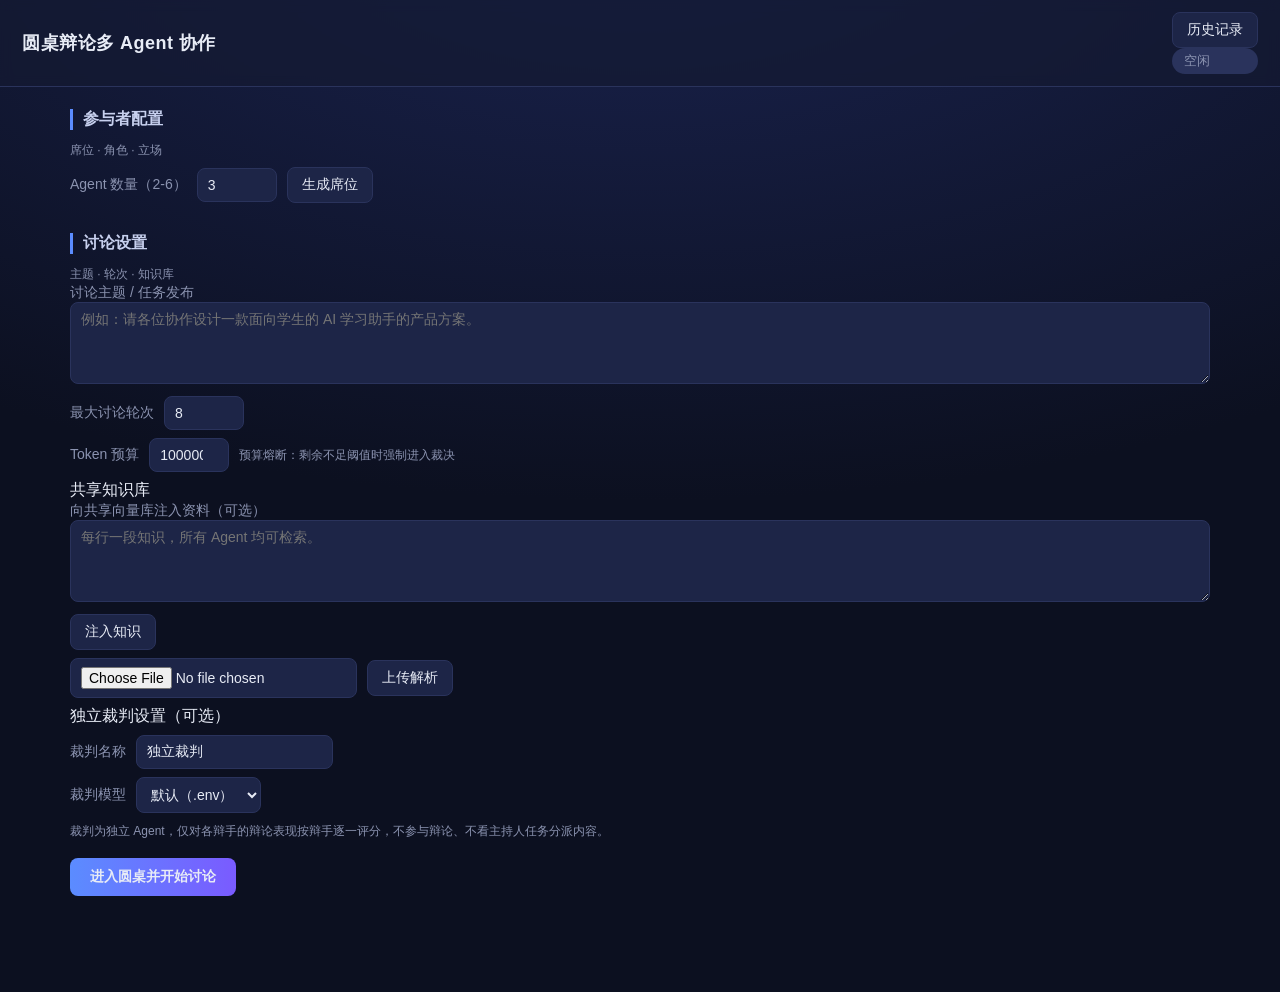
==== app/static/index.html @ a6ba064d "feat: 独立裁判 agent、MiMo/Qwen provider 预设与日志修复 - orchestrator: 实现独立 Judge agent，仅依据协作辩手发言按   logic/evid" ====
<!DOCTYPE html>
<html lang="zh-CN">
<head>
  <meta charset="UTF-8" />
  <meta name="viewport" content="width=device-width, initial-scale=1.0" />
  <title>圆桌辩论 · 多 Agent 协作</title>
  <link rel="stylesheet" href="/static/style.css" />
</head>
<body>
  <header class="topbar">
    <div class="logo">圆桌辩论<span class="logo-sub">多 Agent 协作</span></div>
    <div class="topbar-right">
      <button id="btn-history" class="ghost-btn">历史记录</button>
      <div id="status-pill" class="pill idle">空闲</div>
    </div>
  </header>

  <!-- ============ 配置界面 ============ -->
  <main id="setup" class="panel setup">
    <section class="config-box">
      <div class="config-head">
        <h2>参与者配置</h2>
        <span class="hint">席位 · 角色 · 立场</span>
      </div>
      <div class="row">
        <label>Agent 数量（2-6）</label>
        <input type="number" id="agent-count" min="2" max="6" value="3" />
        <button id="btn-gen-agents">生成席位</button>
        <span class="hint" id="backend-hint"></span>
      </div>
      <div id="agent-cards" class="agent-cards"></div>
    </section>

    <aside class="config-box">
      <div class="config-head">
        <h2>讨论设置</h2>
        <span class="hint">主题 · 轮次 · 知识库</span>
      </div>
      <div class="field">
        <label>讨论主题 / 任务发布</label>
        <textarea id="topic" rows="4" placeholder="例如：请各位协作设计一款面向学生的 AI 学习助手的产品方案。"></textarea>
      </div>
      <div class="row">
        <label>最大讨论轮次</label>
        <input type="number" id="max-rounds" min="1" max="30" value="8" />
      </div>
      <div class="row">
        <label>Token 预算</label>
        <input type="number" id="budget" min="1000" step="1000" value="100000" />
        <span class="hint">预算熔断：剩余不足阈值时强制进入裁决</span>
      </div>

      <div class="config-sub">
        <div class="config-sub-title">共享知识库</div>
        <div class="field">
          <label>向共享向量库注入资料（可选）</label>
          <textarea id="kb-text" rows="4" placeholder="每行一段知识，所有 Agent 均可检索。"></textarea>
          <div class="row">
            <button id="btn-ingest">注入知识</button>
            <span class="hint" id="ingest-hint"></span>
          </div>
          <div class="row">
            <input type="file" id="kb-file" accept=".txt,.md,.csv,.log,.docx,.xlsx,.pdf,.png,.jpg,.jpeg,.bmp,.webp" />
            <button id="btn-upload">上传解析</button>
            <span class="hint" id="upload-hint"></span>
          </div>
        </div>
      </div>

      <div class="config-sub">
        <div class="config-sub-title">独立裁判设置（可选）</div>
        <div class="row">
          <label>裁判名称</label>
          <input id="judge-name" value="独立裁判" />
        </div>
        <div class="row">
          <label>裁判模型</label>
          <select id="judge-provider">
            <option value="default">默认（.env）</option>
            <option value="qwen">Qwen</option>
            <option value="deepseek">DeepSeek</option>
            <option value="mimo">MiMo</option>
            <option value="custom">自定义</option>
          </select>
        </div>
        <div id="judge-custom" class="custom-fields hidden">
          <div class="field"><label>Base URL</label><input id="judge-base-url" placeholder="https://..."></div>
          <div class="field"><label>API Key</label><input id="judge-api-key" type="password" placeholder="sk-..."></div>
          <div class="field"><label>Model ID</label><input id="judge-model-id" placeholder="model-name"></div>
        </div>
        <span class="hint">裁判为独立 Agent，仅对各辩手的辩论表现按辩手逐一评分，不参与辩论、不看主持人任务分派内容。</span>
      </div>

      <div class="actions">
        <button id="btn-start" class="primary">进入圆桌并开始讨论</button>
      </div>
      <div id="setup-error" class="error"></div>
    </aside>
  </main>

  <!-- ============ 讨论界面 ============ -->
  <main id="discussion" class="panel discussion hidden">
    <div class="stage">
      <div class="table-wrap">
        <div id="round-table" class="round-table">
          <div id="table-center" class="table-center">
            <div id="center-topic" class="center-topic">圆桌讨论</div>
            <div id="center-round" class="center-round">第 0 / 0 轮</div>
            <div id="center-progress" class="center-progress"></div>
          </div>
        </div>
      </div>

      <div class="side">
        <div class="controls">
          <button id="btn-pause">暂停</button>
          <button id="btn-resume" class="hidden">继续</button>
          <button id="btn-end">结束</button>
          <button id="btn-back" class="ghost-btn">返回配置</button>
        </div>
        <div class="ctx-box">
          <div class="box-title">运行状态</div>
          <div id="run-status" class="ctx-list"><div class="muted">未开始</div></div>
        </div>
        <div class="ctx-box">
          <div class="box-title">任务接收方变量</div>
          <div id="ctx-list" class="ctx-list"><div class="muted">暂无</div></div>
        </div>
        <div class="ctx-box">
          <div class="box-title">任务进度</div>
          <div id="task-list" class="task-list"><div class="muted">暂无任务</div></div>
        </div>
      </div>
    </div>

    <div class="transcript-box">
      <div class="box-title">讨论记录</div>
      <div id="transcript" class="transcript"></div>
    </div>

    <div id="done-bar" class="done-bar hidden">
      <span id="done-msg"></span>
      <button id="btn-export">预览 Markdown</button>
      <button id="btn-download" class="primary">一键导出 Markdown</button>
    </div>
  </main>

  <!-- ============ 历史讨论弹窗 ============ -->
  <div id="history-modal" class="modal hidden">
    <div class="modal-content history-modal">
      <div class="modal-head">
        <span>历史讨论</span>
        <button id="btn-history-close">✕</button>
      </div>
      <div class="history-layout">
        <div class="history-side">
          <input id="history-search" type="search" placeholder="搜索题目关键词…" />
          <div id="history-list" class="history-list">
            <div class="muted pad">加载中…</div>
          </div>
        </div>
        <div class="history-view">
          <div class="history-view-head">
            <span id="history-view-title" class="history-title">选择左侧记录查看</span>
            <button id="btn-history-download" class="ghost-btn">导出 Markdown</button>
          </div>
          <div id="history-md" class="md-preview"><div class="muted pad">暂无内容</div></div>
        </div>
      </div>
    </div>
  </div>

  <!-- ============ Markdown 预览弹窗 ============ -->
  <div id="md-modal" class="modal hidden">
    <div class="modal-content">
      <div class="modal-head">
        <span>讨论结果（Markdown）</span>
        <button id="btn-md-close">✕</button>
      </div>
      <div id="md-text" class="md-preview"></div>
    </div>
  </div>

  <script src="/static/vendor/marked.min.js"></script>
  <script src="/static/app.js"></script>
</body>
</html>
---- static/style.css ----
:root {
  --bg: #0c1020;
  --panel: #151b33;
  --panel2: #1d2547;
  --accent: #5b8cff;
  --accent2: #ff7eb6;
  --ok: #46d39a;
  --warn: #ffcf5b;
  --text: #e8ecf6;
  --muted: #8b93b0;
  --border: #2a335c;
}

* { box-sizing: border-box; }

body {
  margin: 0;
  font-family: "Segoe UI", "PingFang SC", "Microsoft YaHei", sans-serif;
  background: radial-gradient(1200px 600px at 50% -10%, #1a2350, var(--bg));
  color: var(--text);
  min-height: 100vh;
}

.topbar {
  display: flex; align-items: center; justify-content: space-between;
  padding: 12px 22px; border-bottom: 1px solid var(--border);
  background: rgba(20,27,51,0.7); backdrop-filter: blur(6px);
}
.logo { font-size: 18px; font-weight: 700; letter-spacing: .5px; }
.pill { padding: 4px 12px; border-radius: 999px; font-size: 13px; }
.pill.idle { background: #2a335c; color: var(--muted); }
.pill.running { background: rgba(91,140,255,.2); color: var(--accent); }
.pill.paused { background: rgba(255,207,91,.2); color: var(--warn); }
.pill.done, .pill.stopped { background: rgba(70,211,154,.2); color: var(--ok); }

.panel { max-width: 1180px; margin: 20px auto; padding: 0 20px 40px; }
.hidden { display: none !important; }
h2 { font-size: 16px; margin: 22px 0 10px; color: #c7d0ee; border-left: 3px solid var(--accent); padding-left: 10px; }

.row { display: flex; align-items: center; gap: 10px; margin: 8px 0; flex-wrap: wrap; }
.row.col { flex-direction: column; align-items: stretch; }
label { font-size: 14px; color: var(--muted); }
.hint { font-size: 12px; color: var(--muted); }
.error { color: #ff6b6b; font-size: 13px; min-height: 18px; margin-top: 8px; }

input, textarea, select {
  background: var(--panel2); border: 1px solid var(--border); color: var(--text);
  border-radius: 8px; padding: 8px 10px; font-size: 14px; font-family: inherit;
}
input[type=number] { width: 80px; }
textarea { width: 100%; resize: vertical; }

button {
  background: var(--panel2); color: var(--text); border: 1px solid var(--border);
  border-radius: 8px; padding: 8px 14px; cursor: pointer; font-size: 14px;
  transition: .15s;
}
button:hover { border-color: var(--accent); }
button.primary { background: linear-gradient(90deg, var(--accent), #7a5bff); border: none; font-weight: 600; padding: 10px 20px; }
.actions { margin: 18px 0; }

.agent-cards { display: grid; grid-template-columns: repeat(auto-fill, minmax(300px,1fr)); gap: 14px; }
.acard {
  background: var(--panel); border: 1px solid var(--border); border-radius: 12px; padding: 14px;
  position: relative;
}
.acard.main { border-color: var(--accent); box-shadow: 0 0 0 1px var(--accent) inset; }
.acard .tag { position: absolute; top: 10px; right: 10px; font-size: 11px; padding: 2px 8px; border-radius: 999px; background: var(--accent); color: #fff; }
.acard h3 { margin: 0 0 8px; font-size: 15px; }
.acard .field { margin: 6px 0; }
.acard .field label { display: block; font-size: 12px; margin-bottom: 3px; }
.acard input, .acard textarea, .acard select { width: 100%; }
.custom-fields { border-top: 1px dashed var(--border); margin-top: 8px; padding-top: 8px; }

/* ===== 圆桌 ===== */
.stage { display: grid; grid-template-columns: 1fr 320px; gap: 18px; align-items: start; }
.table-wrap { display: flex; justify-content: center; }
.round-table {
  position: relative; width: min(78vw, 560px); aspect-ratio: 1 / 1;
  border-radius: 50%;
  background: radial-gradient(circle at 50% 40%, #20305f, #131a36 70%);
  border: 2px solid #2e3a6b;
  box-shadow: 0 0 60px rgba(91,140,255,.25), inset 0 0 40px rgba(0,0,0,.5);
}
.table-center {
  position: absolute; left: 50%; top: 50%; transform: translate(-50%,-50%);
  width: 46%; text-align: center; color: var(--text);
}
.center-topic { font-size: 15px; font-weight: 600; color: #cfe0ff; padding: 0 8px; }
.center-round { font-size: 13px; color: var(--muted); margin-top: 6px; }
.center-progress { font-size: 12px; color: var(--ok); margin-top: 6px; }

.seat {
  position: absolute; transform: translate(-50%,-50%);
  width: 92px; text-align: center; cursor: default;
}
.seat .avatar {
  width: 58px; height: 58px; margin: 0 auto; border-radius: 50%;
  background: linear-gradient(135deg, #3a4a8c, #6a4cff);
  display: flex; align-items: center; justify-content: center; font-size: 22px;
  border: 2px solid #4a5aa0; box-shadow: 0 0 16px rgba(91,140,255,.4);
  transition: .2s;
}
.seat.main .avatar { background: linear-gradient(135deg, #ff7eb6, #ff5b5b); border-color: #ff9ec7; box-shadow: 0 0 18px rgba(255,126,182,.5); }
.seat.speaking .avatar { transform: scale(1.12); box-shadow: 0 0 26px var(--accent); }
.seat .sname { font-size: 13px; font-weight: 600; margin-top: 4px; }
.seat .srole { font-size: 11px; color: var(--muted); max-width: 100px; margin: 2px auto 0; line-height: 1.25; }
.seat .badge { font-size: 10px; color: var(--warn); margin-top: 2px; }

.side { display: flex; flex-direction: column; gap: 12px; }
.controls { display: flex; flex-wrap: wrap; gap: 8px; }
.ctx-box { background: var(--panel); border: 1px solid var(--border); border-radius: 10px; padding: 10px 12px; }
.box-title { font-size: 13px; color: #c7d0ee; margin-bottom: 8px; font-weight: 600; }
.ctx-list, .task-list { font-size: 13px; max-height: 220px; overflow: auto; }
.ctx-list .kv { padding: 4px 0; border-bottom: 1px dashed var(--border); }
.ctx-list .kv b { color: var(--accent); }
.muted { color: var(--muted); font-size: 12px; }
.task-item { padding: 6px 0; border-bottom: 1px dashed var(--border); }
.task-item .t-head { display: flex; justify-content: space-between; }
.task-item .done { color: var(--ok); }
.task-item .doing { color: var(--warn); }
.task-item .t-body { color: var(--muted); font-size: 12px; margin-top: 2px; }

.transcript-box { margin-top: 18px; background: var(--panel); border: 1px solid var(--border); border-radius: 10px; padding: 12px; }
.transcript { max-height: 360px; overflow: auto; display: flex; flex-direction: column; gap: 10px; padding-right: 6px; }
.msg { background: var(--panel2); border: 1px solid var(--border); border-radius: 10px; padding: 10px 12px; }
.msg.main { border-color: var(--accent); }
.msg .who { font-size: 13px; font-weight: 700; margin-bottom: 4px; }
.msg.main .who { color: var(--accent); }
.msg .body { font-size: 14px; line-height: 1.5; white-space: pre-wrap; word-break: break-word; }
.msg .round-tag { font-size: 11px; color: var(--muted); margin-left: 8px; font-weight: 400; }
.msg.task { border-color: var(--accent2); }
.msg.task .who { color: var(--accent2); }
.msg.summary { border-color: var(--ok); background: rgba(70,211,154,.08); }
.msg.summary .who { color: var(--ok); }
.msg.log { background: transparent; border: 1px dashed var(--border); color: var(--muted); font-size: 12px; }

.done-bar { margin-top: 14px; display: flex; align-items: center; gap: 12px; background: rgba(70,211,154,.1); border: 1px solid var(--ok); border-radius: 10px; padding: 10px 14px; }
.done-bar span { flex: 1; }

.modal { position: fixed; inset: 0; background: rgba(0,0,0,.6); display: flex; align-items: center; justify-content: center; z-index: 50; }
.modal-content { background: var(--panel); border: 1px solid var(--border); border-radius: 12px; width: min(900px, 92vw); max-height: 84vh; display: flex; flex-direction: column; }
.modal-head { display: flex; justify-content: space-between; align-items: center; padding: 12px 16px; border-bottom: 1px solid var(--border); }
.md-text { padding: 16px; overflow: auto; white-space: pre-wrap; font-family: "Consolas", monospace; font-size: 13px; margin: 0; }

@media (max-width: 860px) {
  .stage { grid-template-columns: 1fr; }
}
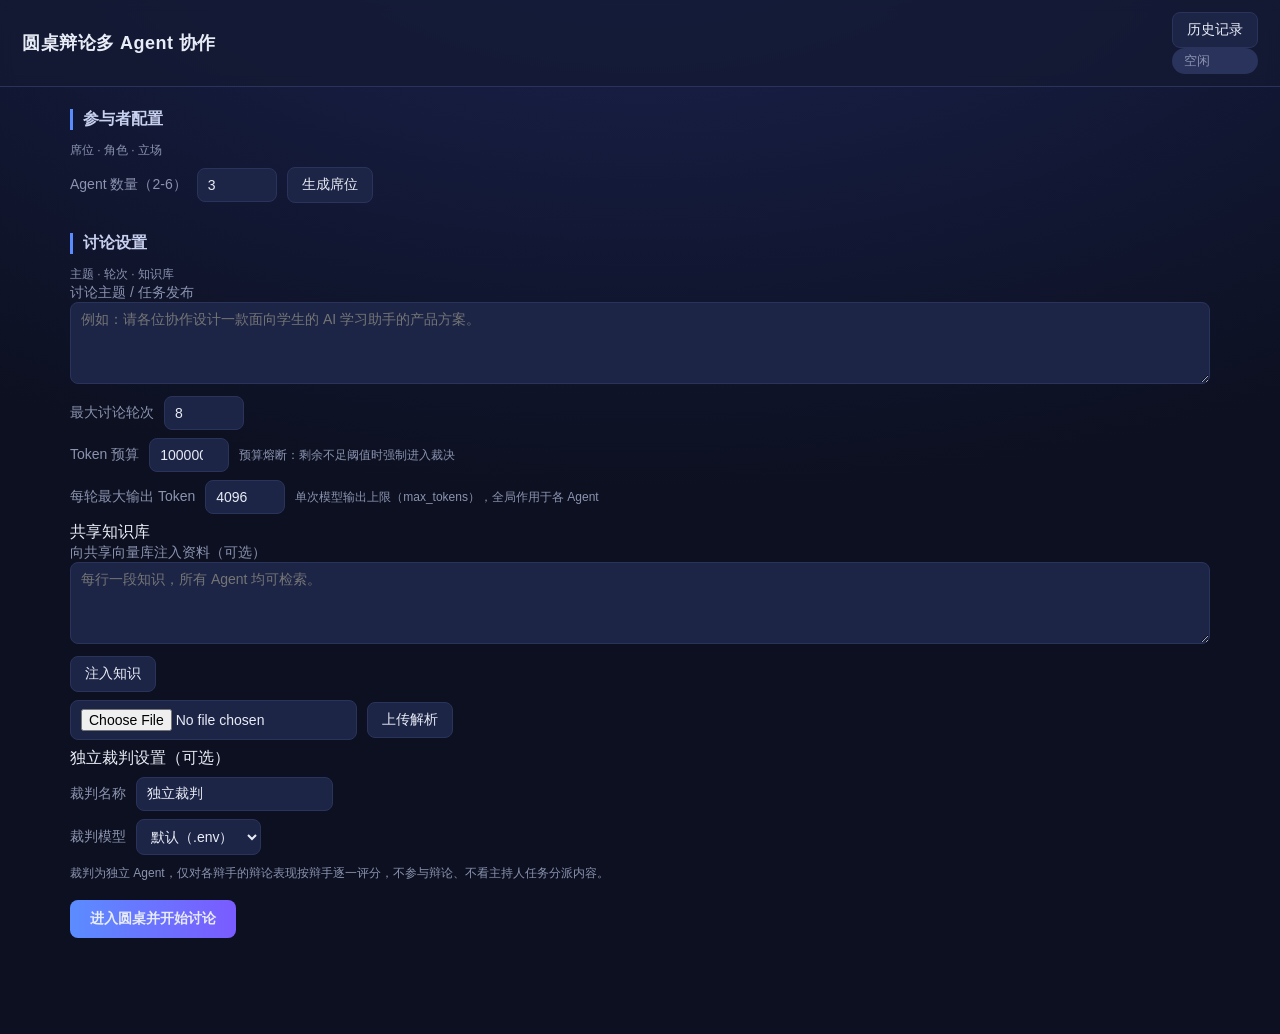
==== commit 30fa0fcd: "feat: 四项辩论体验优化（max_tokens 约束、裁判预算豁免、实时耗时、严格交替反驳） - 配置 UI 新增"每轮最大输出 Token"字段，全链路透传到各 Agent 的单次模型输出上限 " ====
--- a/app/static/index.html
+++ b/app/static/index.html
@@ -48,6 +48,11 @@
         <label>Token 预算</label>
         <input type="number" id="budget" min="1000" step="1000" value="100000" />
         <span class="hint">预算熔断：剩余不足阈值时强制进入裁决</span>
+      </div>
+      <div class="row">
+        <label>每轮最大输出 Token</label>
+        <input type="number" id="max-tokens" min="1" step="100" value="4096" />
+        <span class="hint">单次模型输出上限（max_tokens），全局作用于各 Agent</span>
       </div>
 
       <div class="config-sub">
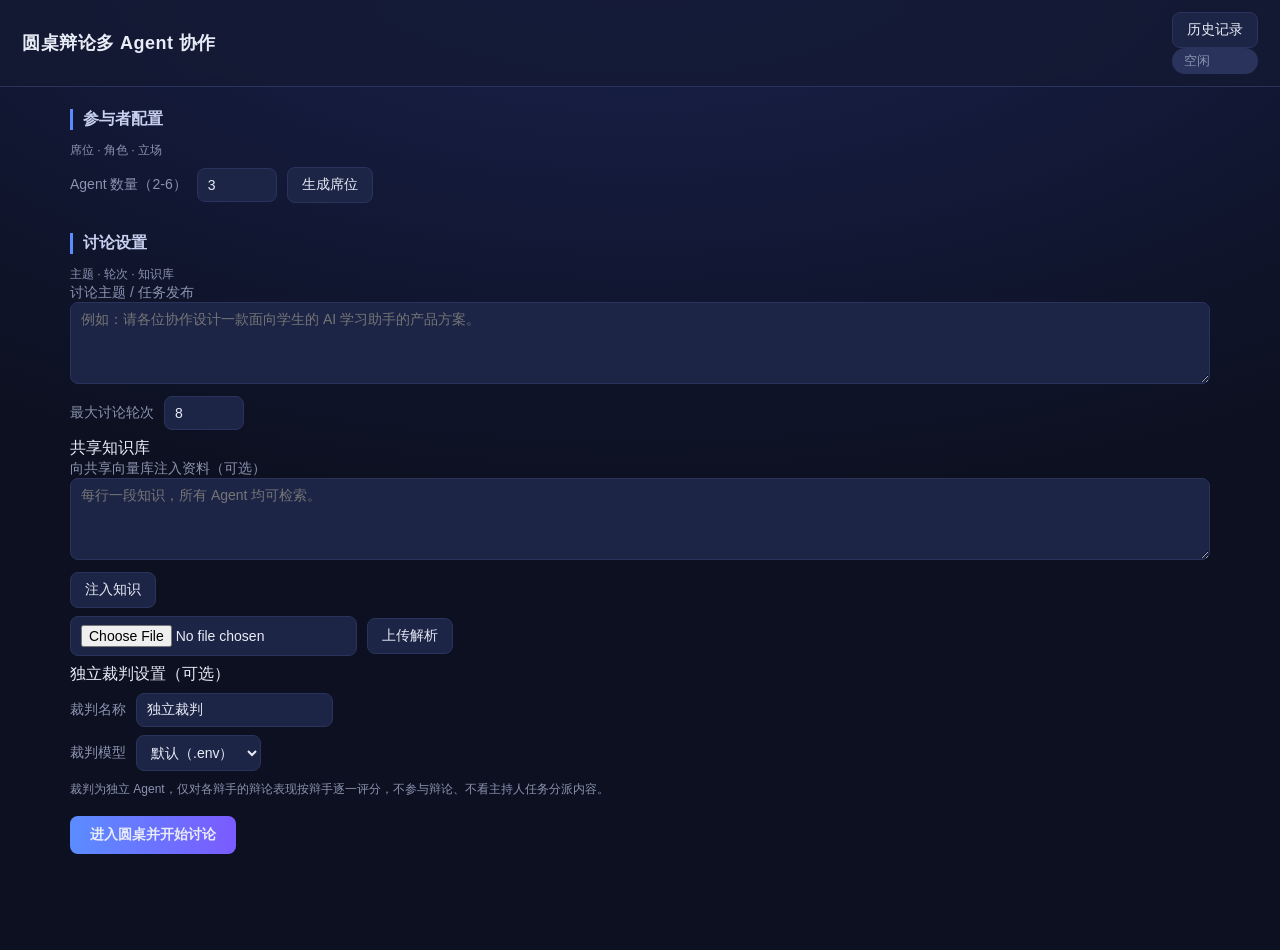
==== commit 9bfdac2c: "feat: 删除 total_tokens 预算系统，改为 FairnessGovernor L1-L6 公平性治理；裁判胜方改纯内容判定并修复综合得分照抄 - 移除 app/budget.py 及三" ====
--- a/app/static/index.html
+++ b/app/static/index.html
@@ -43,16 +43,6 @@
       <div class="row">
         <label>最大讨论轮次</label>
         <input type="number" id="max-rounds" min="1" max="30" value="8" />
-      </div>
-      <div class="row">
-        <label>Token 预算</label>
-        <input type="number" id="budget" min="1000" step="1000" value="100000" />
-        <span class="hint">预算熔断：剩余不足阈值时强制进入裁决</span>
-      </div>
-      <div class="row">
-        <label>每轮最大输出 Token</label>
-        <input type="number" id="max-tokens" min="1" step="100" value="4096" />
-        <span class="hint">单次模型输出上限（max_tokens），全局作用于各 Agent</span>
       </div>
 
       <div class="config-sub">
@@ -128,6 +118,12 @@
           <div id="run-status" class="ctx-list"><div class="muted">未开始</div></div>
         </div>
         <div class="ctx-box">
+          <div class="box-title">Token 统计</div>
+          <div id="budget-panel" class="ctx-list"><div class="muted">未开始</div></div>
+          <div class="box-title budget-sub">公平性事件</div>
+          <div id="budget-events" class="budget-events"></div>
+        </div>
+        <div class="ctx-box">
           <div class="box-title">任务接收方变量</div>
           <div id="ctx-list" class="ctx-list"><div class="muted">暂无</div></div>
         </div>
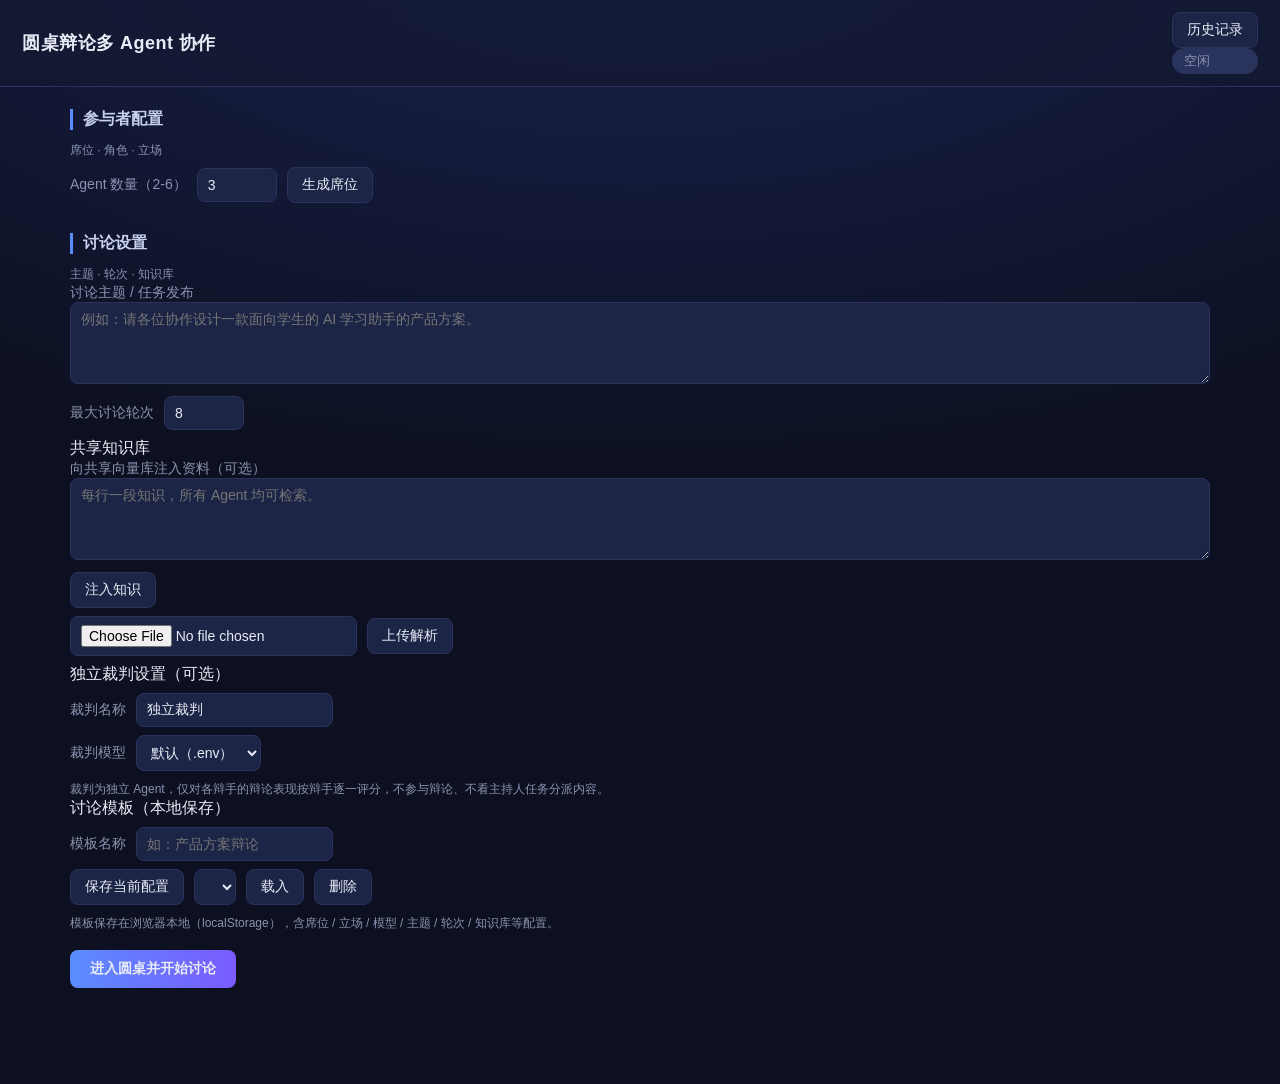
==== commit 49550b7c: "feat(templates): P1-5 讨论模板 localStorage 持久化 - 配置面板新增「讨论模板」区块：保存当前配置 / 载入 / 删除（本地 localStorage，key=de" ====
--- a/app/static/index.html
+++ b/app/static/index.html
@@ -17,6 +17,7 @@
 
   <!-- ============ 配置界面 ============ -->
   <main id="setup" class="panel setup">
+    <div id="interrupted-banner" class="interrupted-banner hidden"></div>
     <section class="config-box">
       <div class="config-head">
         <h2>参与者配置</h2>
@@ -84,6 +85,21 @@
           <div class="field"><label>Model ID</label><input id="judge-model-id" placeholder="model-name"></div>
         </div>
         <span class="hint">裁判为独立 Agent，仅对各辩手的辩论表现按辩手逐一评分，不参与辩论、不看主持人任务分派内容。</span>
+      </div>
+
+      <div class="config-sub">
+        <div class="config-sub-title">讨论模板（本地保存）</div>
+        <div class="row">
+          <label>模板名称</label>
+          <input id="template-name" placeholder="如：产品方案辩论" />
+        </div>
+        <div class="row">
+          <button id="btn-template-save">保存当前配置</button>
+          <select id="template-select"></select>
+          <button id="btn-template-load">载入</button>
+          <button id="btn-template-delete" class="ghost-btn">删除</button>
+        </div>
+        <span class="hint" id="template-hint">模板保存在浏览器本地（localStorage），含席位 / 立场 / 模型 / 主题 / 轮次 / 知识库等配置。</span>
       </div>
 
       <div class="actions">
@@ -136,6 +152,14 @@
 
     <div class="transcript-box">
       <div class="box-title">讨论记录</div>
+      <div id="conclusion-panel" class="conclusion-panel hidden">
+        <div class="conclusion-head">核心结论</div>
+        <div id="conclusion-core" class="conclusion-core"></div>
+        <details class="conclusion-more">
+          <summary>查看完整结构（各方立场 · 裁判裁决 · 分歧待办）</summary>
+          <div id="conclusion-detail" class="conclusion-detail"></div>
+        </details>
+      </div>
       <div id="transcript" class="transcript"></div>
     </div>
 
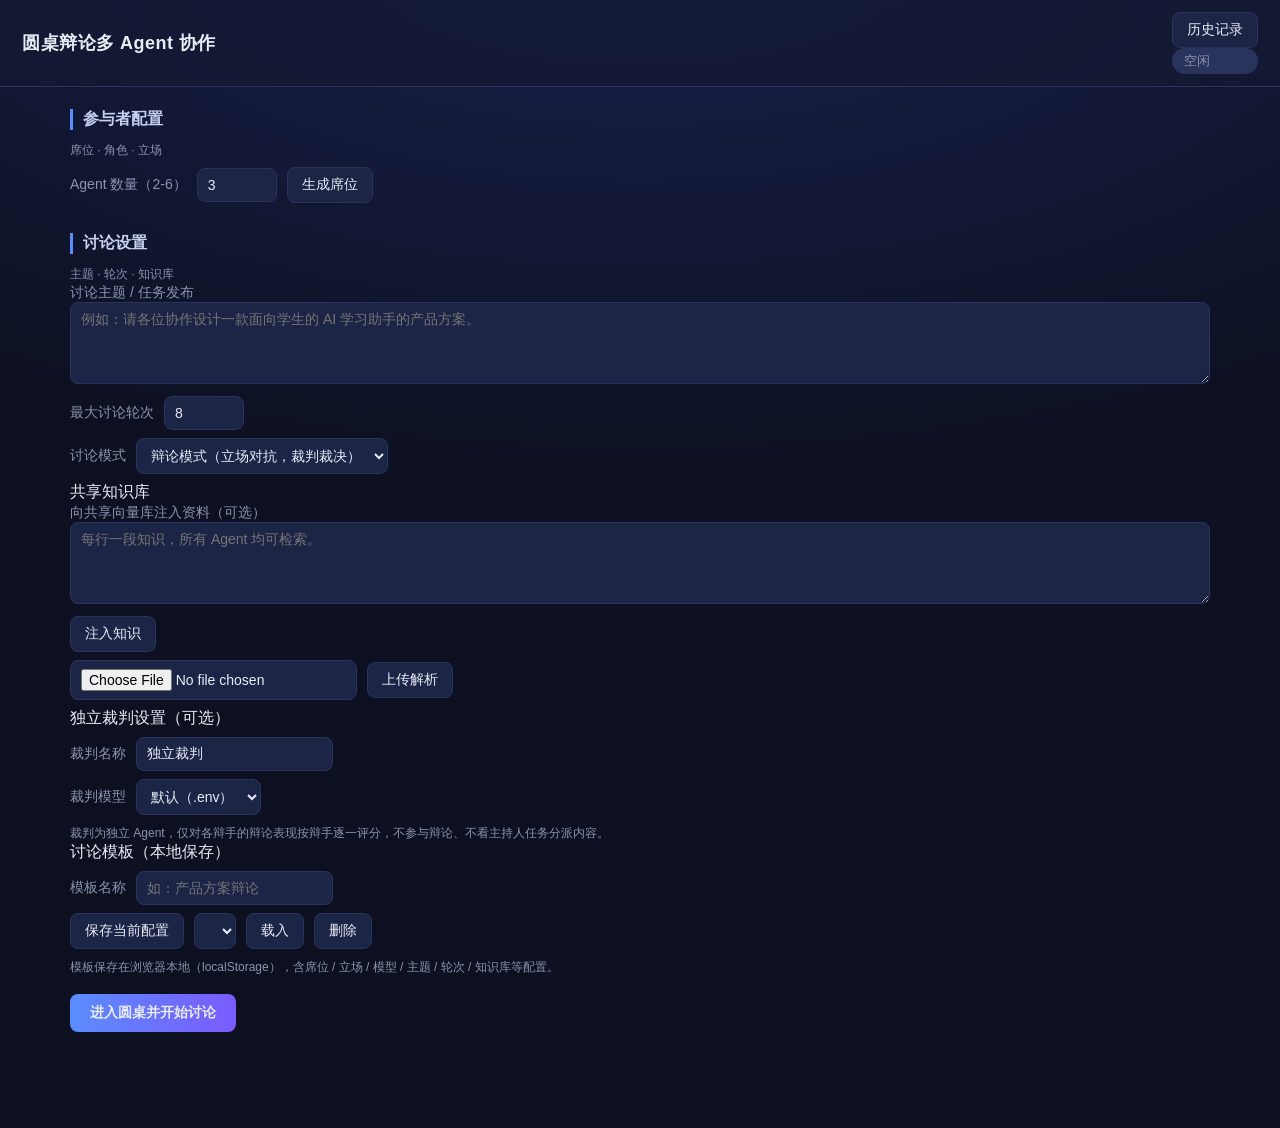
==== commit 5aca4dc0: "feat(dual-mode): 辩论/合作双模式全链路实施 - config: schemas.py 加 mode 字段, config.py 定义 DISCUSSION_MODE - orches" ====
--- a/app/static/index.html
+++ b/app/static/index.html
@@ -45,6 +45,13 @@
         <label>最大讨论轮次</label>
         <input type="number" id="max-rounds" min="1" max="30" value="8" />
       </div>
+      <div class="row">
+        <label>讨论模式</label>
+        <select id="discussion-mode">
+          <option value="debate">辩论模式（立场对抗，裁判裁决）</option>
+          <option value="collaboration">合作模式（任务池认领，无裁判）</option>
+        </select>
+      </div>
 
       <div class="config-sub">
         <div class="config-sub-title">共享知识库</div>
@@ -63,7 +70,7 @@
         </div>
       </div>
 
-      <div class="config-sub">
+      <div class="config-sub" id="judge-config-block">
         <div class="config-sub-title">独立裁判设置（可选）</div>
         <div class="row">
           <label>裁判名称</label>
